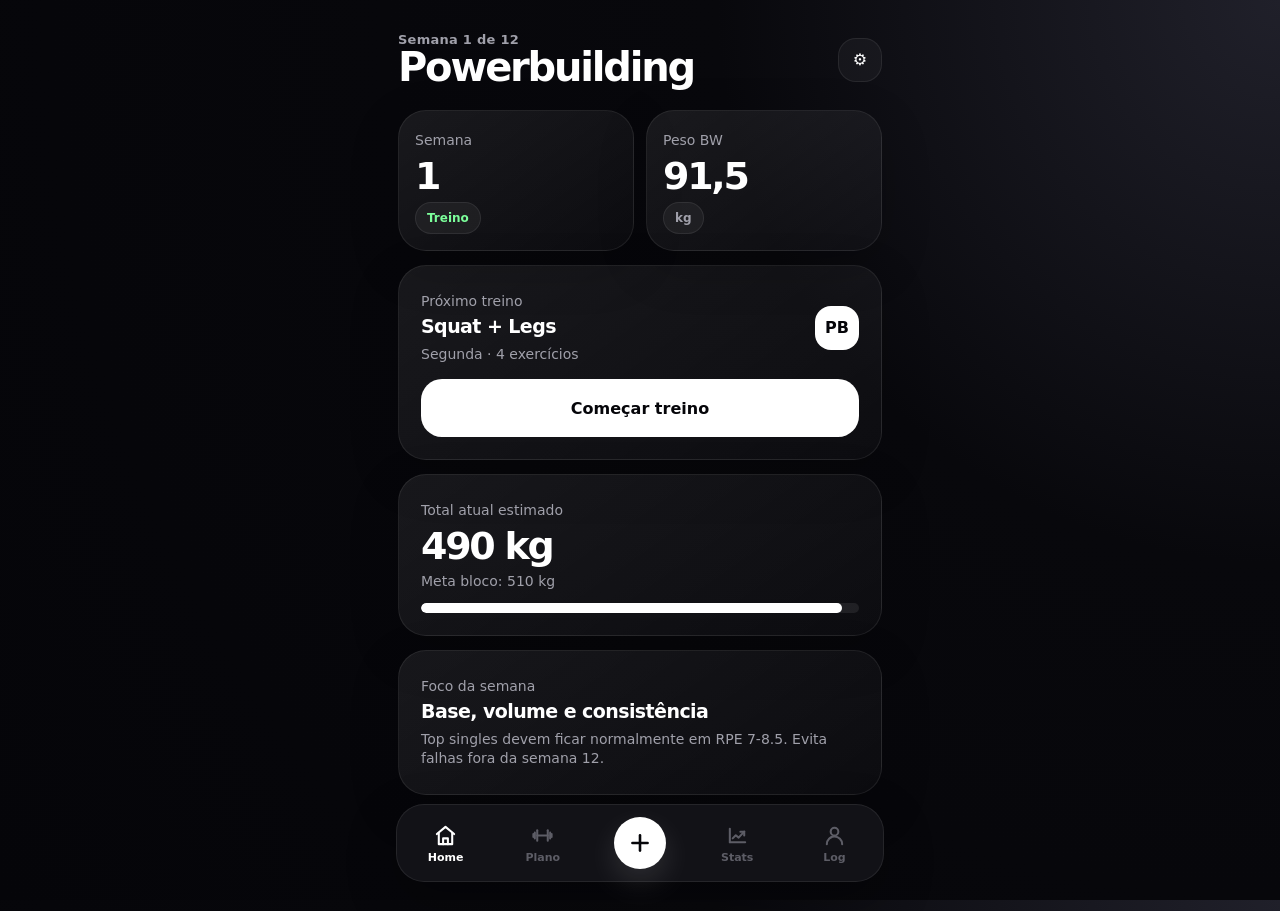
==== test-v2/index.html @ 1e97d278 "Add isolated V2 test page" ====
<!doctype html>
<html lang="pt">
<head>
<meta charset="utf-8" />
<meta name="viewport" content="width=device-width, initial-scale=1, viewport-fit=cover" />
<meta name="theme-color" content="#050509" />
<title>Powerbuilding V2 Teste</title>
<link rel="manifest" href="./manifest.webmanifest" />
<link rel="stylesheet" href="../assets/css/styles.css" />
<link rel="stylesheet" href="./workout-v2.css" />
<script>
(() => {
  const LIVE_KEY = 'pb12_state_v1';
  const TEST_KEY = 'pb12_state_test_v2';
  const proto = Storage.prototype;
  const originalGetItem = proto.getItem;
  const originalSetItem = proto.setItem;
  const originalRemoveItem = proto.removeItem;
  proto.getItem = function(key) {
    return originalGetItem.call(this, key === LIVE_KEY ? TEST_KEY : key);
  };
  proto.setItem = function(key, value) {
    return originalSetItem.call(this, key === LIVE_KEY ? TEST_KEY : key, value);
  };
  proto.removeItem = function(key) {
    return originalRemoveItem.call(this, key === LIVE_KEY ? TEST_KEY : key);
  };
})();
</script>
</head>
<body>
<div class="app" id="app"></div>
<nav class="nav" id="nav" aria-label="Navegação principal">
  <button data-screen="home" class="active" type="button" aria-label="Home">
    <svg viewBox="0 0 24 24" aria-hidden="true"><path d="M3 10.5 12 3l9 7.5"/><path d="M5 9.5V21h14V9.5"/><path d="M9.5 21v-6h5v6"/></svg>
    <span class="label">Home</span>
  </button>
  <button data-screen="plan" type="button" aria-label="Plano">
    <svg viewBox="0 0 24 24" aria-hidden="true"><path d="M6.5 6.5v11"/><path d="M17.5 6.5v11"/><path d="M4 9v6"/><path d="M20 9v6"/><path d="M6.5 12h11"/><path d="M2.5 10.5v3"/><path d="M21.5 10.5v3"/></svg>
    <span class="label">Plano</span>
  </button>
  <button data-screen="workout" class="center" type="button" aria-label="Treino">
    <span class="plusCircle"><svg viewBox="0 0 24 24" aria-hidden="true"><path d="M12 5v14"/><path d="M5 12h14"/></svg></span>
  </button>
  <button data-screen="dashboard" type="button" aria-label="Stats">
    <svg viewBox="0 0 24 24" aria-hidden="true"><path d="M4 19V5"/><path d="M4 19h16"/><path d="m7 15 3.2-3.2 3 2.4L19 8"/><path d="M19 8v4"/><path d="M19 8h-4"/></svg>
    <span class="label">Stats</span>
  </button>
  <button data-screen="log" type="button" aria-label="Log">
    <svg viewBox="0 0 24 24" aria-hidden="true"><path d="M20 21a8 8 0 0 0-16 0"/><circle cx="12" cy="8" r="4"/></svg>
    <span class="label">Log</span>
  </button>
</nav>
<div class="toast" id="toast">Guardado</div>
<script src="../assets/js/data.js" defer></script>
<script src="../assets/js/app.js" defer></script>
<script src="../assets/js/history-import.js" defer></script>
<script src="./workout-v2.js" defer></script>
</body>
</html>
---- assets/css/styles.css ----
:root{--bg:#050509;--bg2:#0b0b10;--card:#1c1c22;--card2:#24242b;--line:rgba(255,255,255,.08);--text:#fff;--muted:#a0a0aa;--faint:#5d5d66;--good:#7cff9b;--warn:#ffb86b;--bad:#ff6b6b;--radius:28px;--navh:82px}*{box-sizing:border-box}html,body{height:100%}body{margin:0;background:radial-gradient(circle at top right,#20202a 0,#08080c 36%,var(--bg) 100%);color:var(--text);font-family:Inter,system-ui,-apple-system,BlinkMacSystemFont,"Segoe UI",sans-serif;-webkit-font-smoothing:antialiased}button,input,select,textarea{font:inherit}button{cursor:pointer}.app{max-width:520px;margin:0 auto;min-height:100dvh;padding:18px 18px calc(var(--navh) + env(safe-area-inset-bottom) + 20px)}.topbar{display:flex;align-items:center;justify-content:space-between;margin:4px 0 22px}.eyebrow{font-size:13px;color:var(--muted);font-weight:700;letter-spacing:.02em}.title{font-size:34px;line-height:1.02;font-weight:850;letter-spacing:-.055em;margin:0}.iconBtn,.ghost{border:1px solid var(--line);background:rgba(255,255,255,.04);color:var(--text);border-radius:18px;min-width:44px;height:44px;padding:0 14px}.grid2{display:grid;grid-template-columns:1fr 1fr;gap:12px}.card{background:linear-gradient(145deg,rgba(255,255,255,.075),rgba(255,255,255,.025));border:1px solid var(--line);border-radius:var(--radius);padding:22px;box-shadow:0 16px 50px rgba(0,0,0,.18);margin-bottom:14px}.card.tight{padding:16px}.card h3{margin:0 0 8px;font-size:19px;letter-spacing:-.03em}.card p{margin:4px 0;color:var(--muted);font-size:14px;line-height:1.35}.metric{font-size:38px;font-weight:850;letter-spacing:-.06em;margin:4px 0}.smallMetric{font-size:25px;font-weight:850;letter-spacing:-.04em}.pill{display:inline-flex;align-items:center;gap:7px;border:1px solid var(--line);background:rgba(255,255,255,.05);border-radius:999px;padding:8px 11px;color:var(--muted);font-size:12px;font-weight:750}.pill.good{color:var(--good)}.pill.warn{color:var(--warn)}.pill.bad{color:var(--bad)}.prBadge{color:#050509;background:var(--good);border-color:transparent}.recordCard{border-left:3px solid var(--good)}.statLine{display:flex;justify-content:space-between;gap:12px;padding:8px 0;border-bottom:1px solid var(--line);color:var(--muted);font-size:13px}.statLine:last-child{border-bottom:0}.statLine b{color:#fff}.miniNote{font-size:12px;color:var(--muted);line-height:1.35}.bar.good{background:var(--good)}.primary{width:100%;height:58px;border:0;border-radius:21px;background:#fff;color:#050509;font-weight:850;margin-top:12px}.secondary{width:100%;height:52px;border:1px solid var(--line);border-radius:19px;background:var(--card2);color:#fff;font-weight:800;margin-top:10px}.danger{color:var(--bad);background:transparent;border:1px solid rgba(255,107,107,.25)}.nav{position:fixed;left:50%;bottom:calc(18px + env(safe-area-inset-bottom));transform:translateX(-50%);width:min(488px,calc(100% - 32px));height:78px;display:grid;grid-template-columns:repeat(5,1fr);align-items:center;background:rgba(20,20,26,.92);border:1px solid var(--line);border-radius:28px;backdrop-filter:blur(18px);-webkit-backdrop-filter:blur(18px);z-index:50;box-shadow:0 18px 50px rgba(0,0,0,.28)}.nav button{appearance:none;border:0;background:transparent;color:var(--faint);display:grid;place-items:center;gap:5px;font-size:11px;font-weight:800;cursor:pointer;padding:0;border-radius:0}.nav button svg{width:23px;height:23px;stroke:currentColor;stroke-width:2.15;stroke-linecap:round;stroke-linejoin:round;fill:none}.nav button.active{color:#fff;background:transparent}.nav button.center{color:#050509}.nav button.center.active{color:#050509}.nav .plusCircle{width:52px;height:52px;border-radius:50%;display:grid;place-items:center;background:#fff;box-shadow:0 12px 30px rgba(255,255,255,.12)}.nav .plusCircle svg{width:26px;height:26px;stroke-width:2.4}.nav .label{line-height:1}.screen{display:none}.screen.active{display:block}.list{display:flex;flex-direction:column;gap:12px}.row{display:flex;align-items:center;justify-content:space-between;gap:12px}.muted{color:var(--muted)}.faint{color:var(--faint)}.selectbar{display:flex;gap:10px;margin-bottom:14px}.selectbar select{width:100%;height:48px;background:var(--card);color:#fff;border:1px solid var(--line);border-radius:17px;padding:0 14px}.weekCard{position:relative;overflow:hidden}.weekCard:after{content:"";position:absolute;right:-30px;top:-50px;width:130px;height:130px;border-radius:50%;background:rgba(255,255,255,.05)}.exerciseCard{padding:18px;border-radius:23px}.chiprow{display:flex;gap:7px;flex-wrap:wrap;margin-top:12px}.inputGrid{display:grid;grid-template-columns:1.2fr 1fr 1fr;gap:10px;margin-top:12px}.field label{display:block;color:var(--muted);font-size:12px;font-weight:800;margin:0 0 6px}.field input,.field textarea{width:100%;background:#111116;color:#fff;border:1px solid var(--line);border-radius:17px;padding:13px 14px;outline:none}.field textarea{min-height:86px;resize:vertical}.setTable{width:100%;border-collapse:collapse;margin:12px 0;background:#101015;border-radius:20px;overflow:hidden}.setTable th,.setTable td{padding:9px 8px;text-align:left;border-bottom:1px solid var(--line);font-size:13px}.setTable th{color:var(--muted);font-size:12px}.setTable input{width:100%;background:rgba(255,255,255,.05);color:#fff;border:1px solid var(--line);border-radius:12px;padding:8px}.progress{height:10px;background:rgba(255,255,255,.08);border-radius:999px;overflow:hidden;margin-top:12px}.bar{height:100%;background:#fff;border-radius:999px}.svgChart{width:100%;height:165px;display:block}.historyItem{border-left:3px solid rgba(255,255,255,.18)}.empty{text-align:center;padding:32px 16px;color:var(--muted)}.hidden{display:none!important}.toast{position:fixed;left:50%;bottom:calc(var(--navh) + 18px);transform:translateX(-50%);background:#fff;color:#050509;border-radius:999px;padding:12px 18px;font-weight:850;box-shadow:0 14px 45px rgba(0,0,0,.35);opacity:0;pointer-events:none;transition:.22s;z-index:99}.toast.show{opacity:1}.timer{font-size:46px;font-weight:900;letter-spacing:-.06em;text-align:center;margin:10px 0}.segmented{display:grid;grid-template-columns:repeat(3,1fr);gap:8px}.segmented button{height:43px;border-radius:15px;border:1px solid var(--line);background:var(--card2);color:#fff}.segmented button.active{background:#fff;color:#050509}.logo{width:44px;height:44px;border-radius:16px;background:#fff;color:#050509;display:grid;place-items:center;font-weight:900}.statusDot{width:8px;height:8px;border-radius:50%;background:var(--faint);display:inline-block}.statusDot.done{background:var(--good)}@media (min-width:540px){.app{padding-top:28px}.title{font-size:40px}}
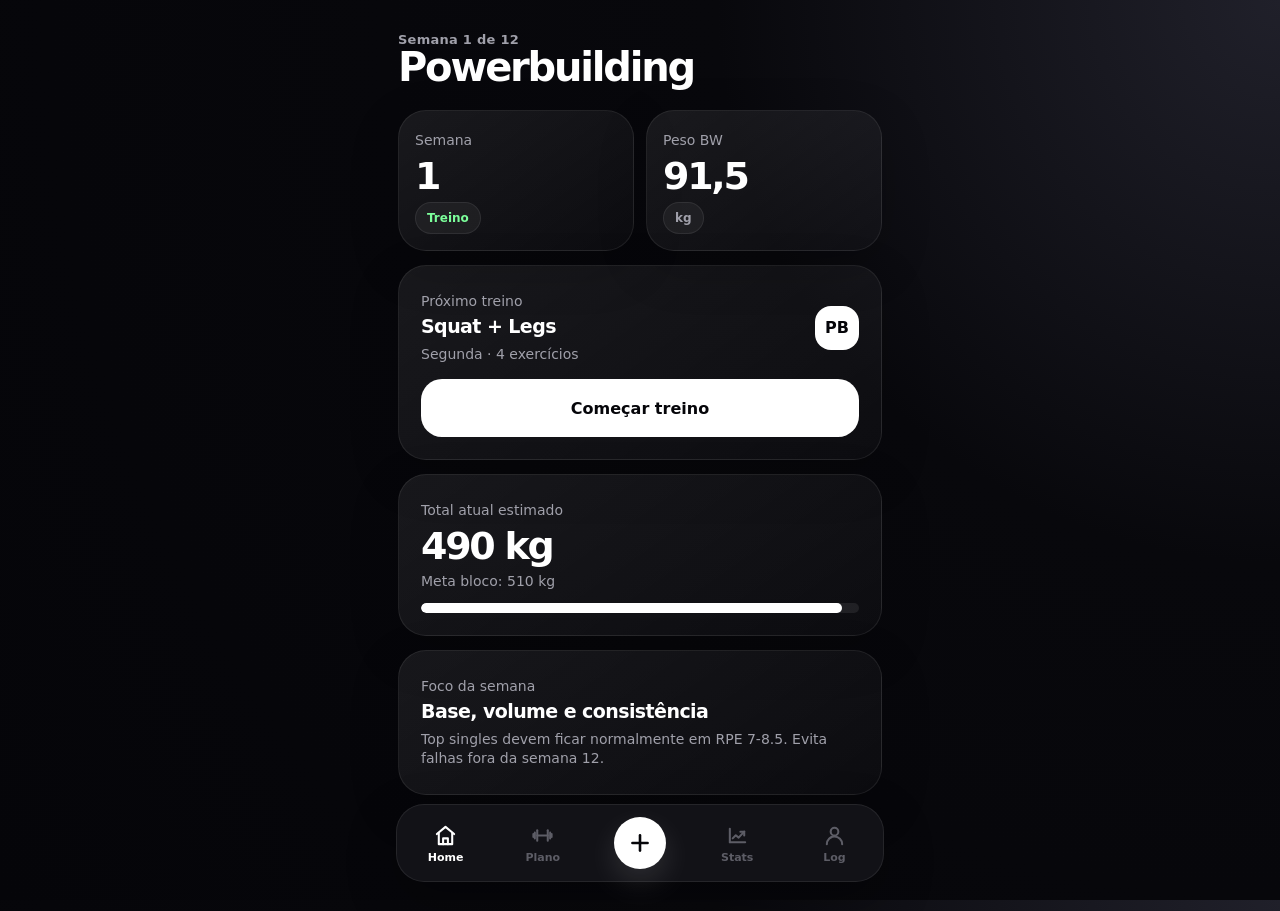
==== commit 937e2212: "Load V2 week progress test logic" ====
--- a/test-v2/index.html
+++ b/test-v2/index.html
@@ -56,5 +56,6 @@
 <script src="../assets/js/app.js" defer></script>
 <script src="../assets/js/history-import.js" defer></script>
 <script src="./workout-v2.js" defer></script>
+<script src="./week-progress-v2.js" defer></script>
 </body>
 </html>
--- a/test-v2/workout-v2.css
+++ b/test-v2/workout-v2.css
@@ -0,0 +1,2 @@
+/* Incremental styles for the approved workout-flow update. */
+.workoutList{display:flex;flex-direction:column;gap:4px}.workoutExerciseCard{margin-bottom:14px}.exerciseSaved{border-color:rgba(124,255,155,.22)}.savedLine{display:flex;align-items:center;gap:7px;margin-top:10px;color:var(--good);font-size:12px;font-weight:750}.compactAction{height:42px;margin-top:10px}.workoutMetrics{margin-top:18px}.workoutTimerCard{margin-top:4px}.finishWorkoutBtn{margin-bottom:8px}.workoutSetTable{border-collapse:separate;border-spacing:0}.workoutSetTable th:last-child,.workoutSetTable td:last-child{width:46px;text-align:center}.setDoneBtn{width:34px;height:34px;border-radius:12px;border:1px solid var(--line);background:rgba(255,255,255,.04);color:var(--faint);font-weight:900;padding:0}.doneRow>td{background:rgba(255,255,255,.055)}.doneRow>td:first-child{box-shadow:inset 3px 0 0 var(--good)}.doneRow .setDoneBtn{background:var(--good);border-color:var(--good);color:#050509}.swipeCell{position:relative;overflow:hidden;padding:0!important;background:#101015!important}.swipeWrap{position:relative;min-height:53px;overflow:hidden;background:#101015}.swipeDelete{position:absolute;right:0;top:0;bottom:0;width:74px;border:0;background:var(--bad);color:#fff;display:grid;place-items:center;z-index:0}.swipeDelete svg{width:22px;height:22px;stroke:currentColor;stroke-width:2;stroke-linecap:round;stroke-linejoin:round;fill:none}.swipeContent{position:relative;z-index:1;display:grid;grid-template-columns:48px 1fr 1fr 1fr 48px;align-items:center;transition:transform .18s ease;background:#101015;width:100%;will-change:transform}.swipeContent>div{padding:9px 8px;border-bottom:1px solid var(--line);font-size:13px;background:#101015}.swipeContent input{width:100%;background:rgba(255,255,255,.05);color:#fff;border:1px solid var(--line);border-radius:12px;padding:8px}.doneRow .swipeContent>div{background:#19191f}.swipeWrap.revealed .swipeContent{transform:translateX(-74px)}.setLabelCell{padding-left:16px!important}
